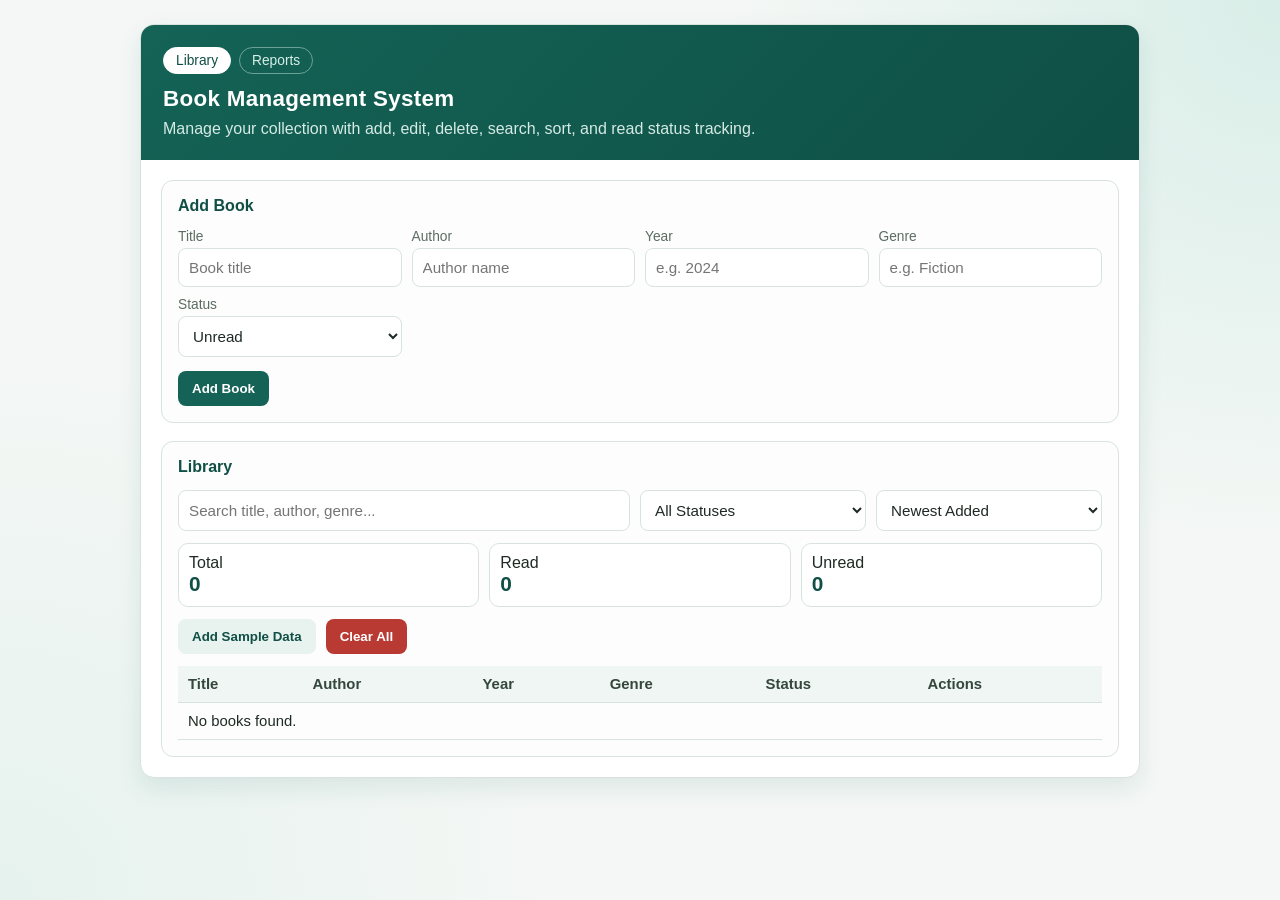
==== index.html @ 3175b8a9 "First Commit" ====
<!DOCTYPE html>
<html lang="en">
<head>
  <meta charset="UTF-8" />
  <meta name="viewport" content="width=device-width, initial-scale=1.0" />
  <title>Book Management System</title>
  <link rel="stylesheet" href="style.css" />
</head>
<body>
  <main class="app">
    <header class="header">
      <nav class="top-nav" aria-label="Primary">
        <a class="nav-link active" href="index.html">Library</a>
        <a class="nav-link" href="reports.html">Reports</a>
      </nav>
      <h1>Book Management System</h1>
      <p>Manage your collection with add, edit, delete, search, sort, and read status tracking.</p>
    </header>

    <section class="content">
      <div class="panel">
        <h2 id="formTitle">Add Book</h2>
        <form id="bookForm">
          <input type="hidden" id="bookId" />
          <div class="grid">
            <div>
              <label for="title">Title</label>
              <input id="title" type="text" required placeholder="Book title" />
            </div>
            <div>
              <label for="author">Author</label>
              <input id="author" type="text" required placeholder="Author name" />
            </div>
            <div>
              <label for="year">Year</label>
              <input id="year" type="number" min="0" max="3000" required placeholder="e.g. 2024" />
            </div>
            <div>
              <label for="genre">Genre</label>
              <input id="genre" type="text" required placeholder="e.g. Fiction" />
            </div>
            <div>
              <label for="status">Status</label>
              <select id="status">
                <option value="Unread">Unread</option>
                <option value="Read">Read</option>
              </select>
            </div>
          </div>
          <div class="actions">
            <button type="submit" id="submitBtn" class="primary">Add Book</button>
            <button type="button" id="cancelEdit" class="secondary hidden">Cancel Edit</button>
          </div>
        </form>
      </div>

      <div class="panel">
        <h2>Library</h2>
        <div class="toolbar">
          <input id="searchInput" type="text" placeholder="Search title, author, genre..." />
          <select id="filterStatus">
            <option value="All">All Statuses</option>
            <option value="Read">Read</option>
            <option value="Unread">Unread</option>
          </select>
          <select id="sortBy">
            <option value="createdDesc">Newest Added</option>
            <option value="createdAsc">Oldest Added</option>
            <option value="titleAsc">Title A-Z</option>
            <option value="titleDesc">Title Z-A</option>
            <option value="yearDesc">Year High-Low</option>
            <option value="yearAsc">Year Low-High</option>
          </select>
        </div>

        <div class="stats mt-12">
          <div class="stat">
            <span>Total</span>
            <strong id="totalCount">0</strong>
          </div>
          <div class="stat">
            <span>Read</span>
            <strong id="readCount">0</strong>
          </div>
          <div class="stat">
            <span>Unread</span>
            <strong id="unreadCount">0</strong>
          </div>
        </div>

        <div class="actions mt-12">
          <button id="seedBtn" class="secondary" type="button">Add Sample Data</button>
          <button id="clearBtn" class="danger" type="button">Clear All</button>
        </div>

        <div class="table-wrap mt-12">
          <table>
            <thead>
              <tr>
                <th>Title</th>
                <th>Author</th>
                <th>Year</th>
                <th>Genre</th>
                <th>Status</th>
                <th>Actions</th>
              </tr>
            </thead>
            <tbody id="bookTableBody"></tbody>
          </table>
        </div>
      </div>
    </section>
  </main>

  <script src="app.js"></script>
</body>
</html>
---- style.css ----
:root {
  --bg: #f4f7f5;
  --surface: #ffffff;
  --text: #1f2a24;
  --muted: #5c6c63;
  --primary: #146356;
  --primary-strong: #0f4f45;
  --danger: #b93a32;
  --border: #d9e3dd;
  --shadow: 0 10px 24px rgba(20, 99, 86, 0.1);
}

* {
  box-sizing: border-box;
}

body {
  margin: 0;
  font-family: "Segoe UI", Tahoma, Geneva, Verdana, sans-serif;
  color: var(--text);
  background:
    radial-gradient(circle at top right, #d9eee8 0%, transparent 35%),
    radial-gradient(circle at bottom left, #e6f2ee 0%, transparent 35%),
    var(--bg);
  min-height: 100vh;
  display: grid;
  place-items: start center;
  padding: 24px;
}

.app {
  width: min(1000px, 100%);
  background: var(--surface);
  border: 1px solid var(--border);
  border-radius: 14px;
  box-shadow: var(--shadow);
  overflow: hidden;
  animation: fadeIn 0.45s ease;
}

.header {
  background: linear-gradient(135deg, #146356, #0f4f45);
  color: #fff;
  padding: 22px;
}

.top-nav {
  display: flex;
  gap: 8px;
  margin-bottom: 12px;
}

.nav-link {
  text-decoration: none;
  color: #d8efe9;
  border: 1px solid rgba(216, 239, 233, 0.45);
  border-radius: 999px;
  padding: 5px 12px;
  font-size: 0.86rem;
  transition: background-color 0.12s ease, color 0.12s ease;
}

.nav-link:hover {
  background: rgba(255, 255, 255, 0.2);
  color: #fff;
}

.nav-link.active {
  background: #fff;
  color: var(--primary-strong);
  border-color: #fff;
}

.header h1 {
  margin: 0;
  font-size: 1.4rem;
  letter-spacing: 0.3px;
}

.header p {
  margin: 8px 0 0;
  color: #d5ebe5;
}

.content {
  padding: 20px;
  display: grid;
  gap: 18px;
}

.panel {
  border: 1px solid var(--border);
  border-radius: 12px;
  padding: 16px;
  background: #fcfdfc;
}

.panel h2 {
  margin: 0 0 14px;
  font-size: 1rem;
  color: var(--primary-strong);
}

.grid {
  display: grid;
  gap: 10px;
  grid-template-columns: repeat(auto-fit, minmax(190px, 1fr));
}

label {
  display: block;
  font-size: 0.86rem;
  margin-bottom: 4px;
  color: var(--muted);
}

input,
select {
  width: 100%;
  border: 1px solid var(--border);
  background: #fff;
  border-radius: 8px;
  padding: 10px;
  font-size: 0.95rem;
  color: var(--text);
}

input:focus,
select:focus {
  outline: 2px solid #8fc7ba;
  border-color: #71b5a6;
}

.actions {
  display: flex;
  gap: 10px;
  flex-wrap: wrap;
  margin-top: 14px;
}

button {
  border: 0;
  border-radius: 8px;
  padding: 10px 14px;
  cursor: pointer;
  font-weight: 600;
  transition: transform 0.12s ease, opacity 0.12s ease;
}

button:hover {
  transform: translateY(-1px);
  opacity: 0.95;
}

button.primary {
  background: var(--primary);
  color: #fff;
}

button.secondary {
  background: #e8f2ef;
  color: var(--primary-strong);
}

button.danger {
  background: var(--danger);
  color: #fff;
}

.toolbar {
  display: grid;
  gap: 10px;
  grid-template-columns: 2fr 1fr 1fr;
}

.stats {
  display: grid;
  grid-template-columns: repeat(3, minmax(100px, 1fr));
  gap: 10px;
}

.stat {
  border: 1px solid var(--border);
  border-radius: 10px;
  padding: 10px;
  background: #fff;
}

.stat strong {
  display: block;
  font-size: 1.3rem;
  color: var(--primary-strong);
}

.table-wrap {
  overflow-x: auto;
}

table {
  width: 100%;
  border-collapse: collapse;
  min-width: 760px;
}

th,
td {
  text-align: left;
  padding: 10px;
  border-bottom: 1px solid var(--border);
  font-size: 0.93rem;
}

th {
  background: #eff6f3;
  color: #34463e;
}

.badge {
  display: inline-block;
  border-radius: 999px;
  padding: 3px 9px;
  font-size: 0.78rem;
  font-weight: 700;
}

.badge.read {
  background: #d9f3e9;
  color: #186847;
}

.badge.unread {
  background: #faead5;
  color: #975f19;
}

.row-actions {
  display: flex;
  gap: 6px;
}

.hidden {
  display: none;
}

.kpi-grid {
  display: grid;
  grid-template-columns: repeat(4, minmax(120px, 1fr));
  gap: 10px;
}

.kpi {
  border: 1px solid var(--border);
  border-radius: 10px;
  padding: 12px;
  background: #fff;
}

.kpi p {
  margin: 0;
  color: var(--muted);
  font-size: 0.86rem;
}

.kpi strong {
  display: block;
  margin-top: 6px;
  font-size: 1.35rem;
  color: var(--primary-strong);
}

.list {
  margin: 0;
  padding-left: 18px;
  color: #2f3f38;
}

.list li {
  margin: 8px 0;
}

.mt-12 {
  margin-top: 12px;
}

@keyframes fadeIn {
  from {
    opacity: 0;
    transform: translateY(6px);
  }
  to {
    opacity: 1;
    transform: translateY(0);
  }
}

@media (max-width: 760px) {
  body {
    padding: 12px;
  }

  .toolbar {
    grid-template-columns: 1fr;
  }

  .stats {
    grid-template-columns: 1fr;
  }

  .kpi-grid {
    grid-template-columns: 1fr;
  }
}
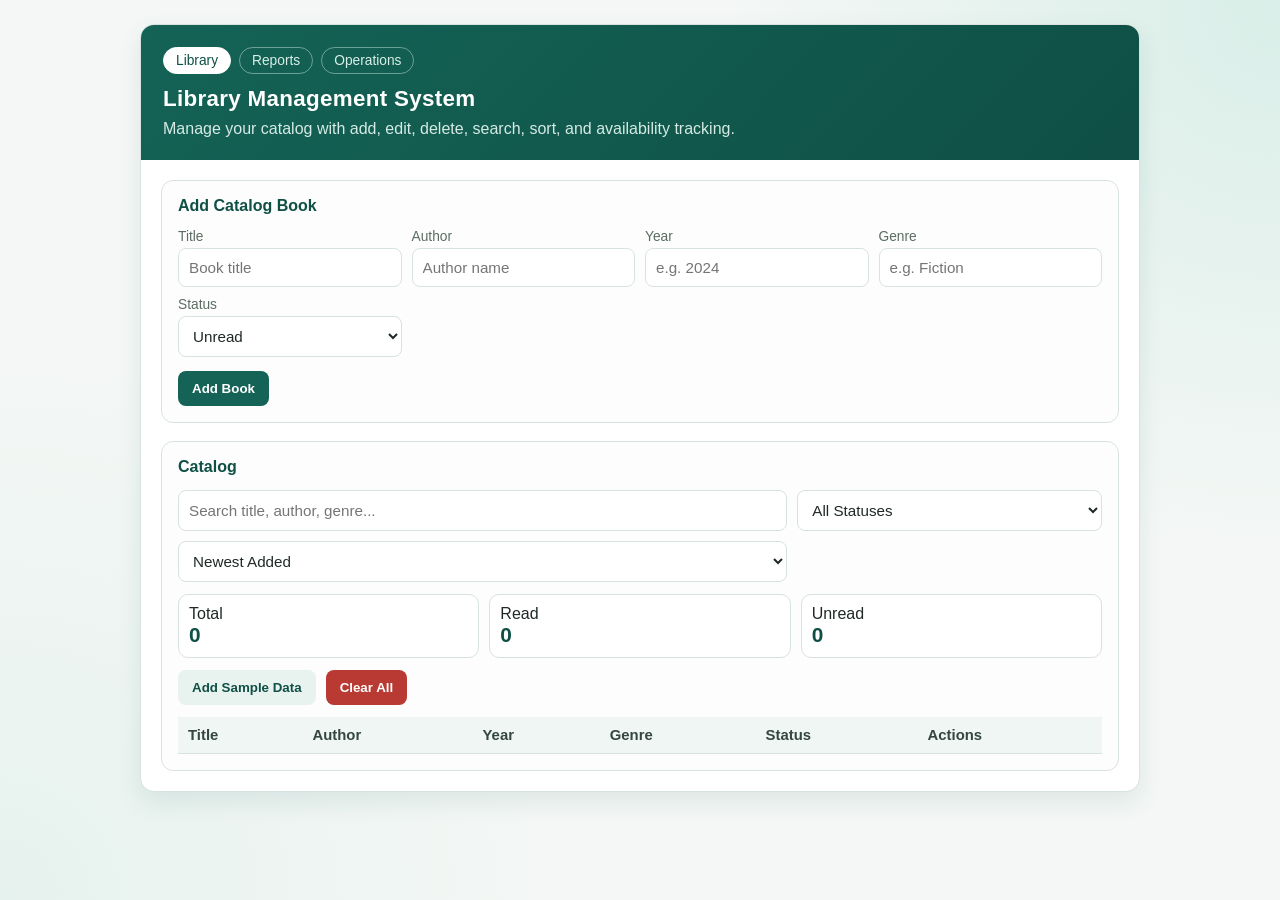
==== commit 8b52b310: "ChangesV1" ====
--- a/index.html
+++ b/index.html
@@ -1,117 +1,118 @@
-<!DOCTYPE html>
-<html lang="en">
-<head>
-  <meta charset="UTF-8" />
-  <meta name="viewport" content="width=device-width, initial-scale=1.0" />
-  <title>Book Management System</title>
-  <link rel="stylesheet" href="style.css" />
-</head>
-<body>
-  <main class="app">
-    <header class="header">
-      <nav class="top-nav" aria-label="Primary">
-        <a class="nav-link active" href="index.html">Library</a>
-        <a class="nav-link" href="reports.html">Reports</a>
-      </nav>
-      <h1>Book Management System</h1>
-      <p>Manage your collection with add, edit, delete, search, sort, and read status tracking.</p>
-    </header>
-
-    <section class="content">
-      <div class="panel">
-        <h2 id="formTitle">Add Book</h2>
-        <form id="bookForm">
-          <input type="hidden" id="bookId" />
-          <div class="grid">
-            <div>
-              <label for="title">Title</label>
-              <input id="title" type="text" required placeholder="Book title" />
-            </div>
-            <div>
-              <label for="author">Author</label>
-              <input id="author" type="text" required placeholder="Author name" />
-            </div>
-            <div>
-              <label for="year">Year</label>
-              <input id="year" type="number" min="0" max="3000" required placeholder="e.g. 2024" />
-            </div>
-            <div>
-              <label for="genre">Genre</label>
-              <input id="genre" type="text" required placeholder="e.g. Fiction" />
-            </div>
-            <div>
-              <label for="status">Status</label>
-              <select id="status">
-                <option value="Unread">Unread</option>
-                <option value="Read">Read</option>
-              </select>
-            </div>
-          </div>
-          <div class="actions">
-            <button type="submit" id="submitBtn" class="primary">Add Book</button>
-            <button type="button" id="cancelEdit" class="secondary hidden">Cancel Edit</button>
-          </div>
-        </form>
-      </div>
-
-      <div class="panel">
-        <h2>Library</h2>
-        <div class="toolbar">
-          <input id="searchInput" type="text" placeholder="Search title, author, genre..." />
-          <select id="filterStatus">
-            <option value="All">All Statuses</option>
-            <option value="Read">Read</option>
-            <option value="Unread">Unread</option>
-          </select>
-          <select id="sortBy">
-            <option value="createdDesc">Newest Added</option>
-            <option value="createdAsc">Oldest Added</option>
-            <option value="titleAsc">Title A-Z</option>
-            <option value="titleDesc">Title Z-A</option>
-            <option value="yearDesc">Year High-Low</option>
-            <option value="yearAsc">Year Low-High</option>
-          </select>
-        </div>
-
-        <div class="stats mt-12">
-          <div class="stat">
-            <span>Total</span>
-            <strong id="totalCount">0</strong>
-          </div>
-          <div class="stat">
-            <span>Read</span>
-            <strong id="readCount">0</strong>
-          </div>
-          <div class="stat">
-            <span>Unread</span>
-            <strong id="unreadCount">0</strong>
-          </div>
-        </div>
-
-        <div class="actions mt-12">
-          <button id="seedBtn" class="secondary" type="button">Add Sample Data</button>
-          <button id="clearBtn" class="danger" type="button">Clear All</button>
-        </div>
-
-        <div class="table-wrap mt-12">
-          <table>
-            <thead>
-              <tr>
-                <th>Title</th>
-                <th>Author</th>
-                <th>Year</th>
-                <th>Genre</th>
-                <th>Status</th>
-                <th>Actions</th>
-              </tr>
-            </thead>
-            <tbody id="bookTableBody"></tbody>
-          </table>
-        </div>
-      </div>
-    </section>
-  </main>
-
-  <script src="app.js"></script>
-</body>
-</html>
+<!DOCTYPE html>
+<html lang="en">
+<head>
+  <meta charset="UTF-8" />
+  <meta name="viewport" content="width=device-width, initial-scale=1.0" />
+  <title>Library Management System</title>
+  <link rel="stylesheet" href="style.css" />
+</head>
+<body>
+  <main class="app">
+    <header class="header">
+      <nav class="top-nav" aria-label="Primary">
+        <a class="nav-link active" href="index.html">Library</a>
+        <a class="nav-link" href="report.html">Reports</a>
+        <a class="nav-link" href="operations.html">Operations</a>
+      </nav>
+      <h1>Library Management System</h1>
+      <p>Manage your catalog with add, edit, delete, search, sort, and availability tracking.</p>
+    </header>
+
+    <section class="content">
+      <div class="panel">
+        <h2 id="formTitle">Add Catalog Book</h2>
+        <form id="bookForm">
+          <input type="hidden" id="bookId" />
+          <div class="grid">
+            <div>
+              <label for="title">Title</label>
+              <input id="title" type="text" required placeholder="Book title" />
+            </div>
+            <div>
+              <label for="author">Author</label>
+              <input id="author" type="text" required placeholder="Author name" />
+            </div>
+            <div>
+              <label for="year">Year</label>
+              <input id="year" type="text" min="0" max="3000" required placeholder="e.g. 2024" />
+            </div>
+            <div>
+              <label for="genre">Genre</label>
+              <input id="genre" type="text" required placeholder="e.g. Fiction" />
+            </div>
+            <div>
+              <label for="status">Status</label>
+              <select id="status">
+                <option value="Unread">Unread</option>
+                <option value="Read">Read</option>
+              </select>
+            </div>
+          </div>
+          <div class="actions">
+            <button type="submit" id="submitBtn" class="primary">Add Book</button>
+            <button type="button" id="cancelEdit" class="secondary hidden">Cancel Edit</button>
+          </div>
+        </form>
+      </div>
+
+      <div class="panel">
+        <h2>Catalog</h2>
+        <div class="toolbar">
+          <input id="searchInput" type="text" placeholder="Search title, author, genre..." />
+          <select id="filterStatus">
+            <option value="All">All Statuses</option>
+            <option value="Read">Read</option>
+            <option value="Unread">Unread</option>
+          </select>
+          <select id="sortBy">
+            <option value="createdDesc">Newest Added</option>
+            <option value="createdAsc">Oldest Added</option>
+            <option value="titleAsc">Title A-Z</option>
+            <option value="titleDesc">Title Z-A</option>
+            <option value="yearDesc">Year High-Low</option>
+            <option value="yearAsc">Year Low-High</option>
+          </select>
+        </div>
+
+        <div class="stats mt-12">
+          <div class="stat">
+            <span>Total</span>
+            <strong id="totalCount">0</strong>
+          </div>
+          <div class="stat">
+            <span>Read</span>
+            <strong id="readCount">0</strong>
+          </div>
+          <div class="stat">
+            <span>Unread</span>
+            <strong id="unreadCount">0</strong>
+          </div>
+        </div>
+
+        <div class="actions mt-12">
+          <button id="seedBtn" class="secondary" type="button">Add Sample Data</button>
+          <button id="clearBtn" class="danger" type="button">Clear All</button>
+        </div>
+
+        <div class="table-wrap mt-12">
+          <table>
+            <thead>
+              <tr>
+                <th>Title</th>
+                <th>Author</th>
+                <th>Year</th>
+                <th>Genre</th>
+                <th>Status</th>
+                <th>Actions</th>
+              </tr>
+            </thead>
+            <tbody id="bookTable"></tbody>
+          </table>
+        </div>
+      </div>
+    </section>
+  </main>
+
+  <script src="app.js"></script>
+</body>
+</html>
--- a/style.css
+++ b/style.css
@@ -1,312 +1,322 @@
-:root {
-  --bg: #f4f7f5;
-  --surface: #ffffff;
-  --text: #1f2a24;
-  --muted: #5c6c63;
-  --primary: #146356;
-  --primary-strong: #0f4f45;
-  --danger: #b93a32;
-  --border: #d9e3dd;
-  --shadow: 0 10px 24px rgba(20, 99, 86, 0.1);
-}
-
-* {
-  box-sizing: border-box;
-}
-
-body {
-  margin: 0;
-  font-family: "Segoe UI", Tahoma, Geneva, Verdana, sans-serif;
-  color: var(--text);
-  background:
-    radial-gradient(circle at top right, #d9eee8 0%, transparent 35%),
-    radial-gradient(circle at bottom left, #e6f2ee 0%, transparent 35%),
-    var(--bg);
-  min-height: 100vh;
-  display: grid;
-  place-items: start center;
-  padding: 24px;
-}
-
-.app {
-  width: min(1000px, 100%);
-  background: var(--surface);
-  border: 1px solid var(--border);
-  border-radius: 14px;
-  box-shadow: var(--shadow);
-  overflow: hidden;
-  animation: fadeIn 0.45s ease;
-}
-
-.header {
-  background: linear-gradient(135deg, #146356, #0f4f45);
-  color: #fff;
-  padding: 22px;
-}
-
-.top-nav {
-  display: flex;
-  gap: 8px;
-  margin-bottom: 12px;
-}
-
-.nav-link {
-  text-decoration: none;
-  color: #d8efe9;
-  border: 1px solid rgba(216, 239, 233, 0.45);
-  border-radius: 999px;
-  padding: 5px 12px;
-  font-size: 0.86rem;
-  transition: background-color 0.12s ease, color 0.12s ease;
-}
-
-.nav-link:hover {
-  background: rgba(255, 255, 255, 0.2);
-  color: #fff;
-}
-
-.nav-link.active {
-  background: #fff;
-  color: var(--primary-strong);
-  border-color: #fff;
-}
-
-.header h1 {
-  margin: 0;
-  font-size: 1.4rem;
-  letter-spacing: 0.3px;
-}
-
-.header p {
-  margin: 8px 0 0;
-  color: #d5ebe5;
-}
-
-.content {
-  padding: 20px;
-  display: grid;
-  gap: 18px;
-}
-
-.panel {
-  border: 1px solid var(--border);
-  border-radius: 12px;
-  padding: 16px;
-  background: #fcfdfc;
-}
-
-.panel h2 {
-  margin: 0 0 14px;
-  font-size: 1rem;
-  color: var(--primary-strong);
-}
-
-.grid {
-  display: grid;
-  gap: 10px;
-  grid-template-columns: repeat(auto-fit, minmax(190px, 1fr));
-}
-
-label {
-  display: block;
-  font-size: 0.86rem;
-  margin-bottom: 4px;
-  color: var(--muted);
-}
-
-input,
-select {
-  width: 100%;
-  border: 1px solid var(--border);
-  background: #fff;
-  border-radius: 8px;
-  padding: 10px;
-  font-size: 0.95rem;
-  color: var(--text);
-}
-
-input:focus,
-select:focus {
-  outline: 2px solid #8fc7ba;
-  border-color: #71b5a6;
-}
-
-.actions {
-  display: flex;
-  gap: 10px;
-  flex-wrap: wrap;
-  margin-top: 14px;
-}
-
-button {
-  border: 0;
-  border-radius: 8px;
-  padding: 10px 14px;
-  cursor: pointer;
-  font-weight: 600;
-  transition: transform 0.12s ease, opacity 0.12s ease;
-}
-
-button:hover {
-  transform: translateY(-1px);
-  opacity: 0.95;
-}
-
-button.primary {
-  background: var(--primary);
-  color: #fff;
-}
-
-button.secondary {
-  background: #e8f2ef;
-  color: var(--primary-strong);
-}
-
-button.danger {
-  background: var(--danger);
-  color: #fff;
-}
-
-.toolbar {
-  display: grid;
-  gap: 10px;
-  grid-template-columns: 2fr 1fr 1fr;
-}
-
-.stats {
-  display: grid;
-  grid-template-columns: repeat(3, minmax(100px, 1fr));
-  gap: 10px;
-}
-
-.stat {
-  border: 1px solid var(--border);
-  border-radius: 10px;
-  padding: 10px;
-  background: #fff;
-}
-
-.stat strong {
-  display: block;
-  font-size: 1.3rem;
-  color: var(--primary-strong);
-}
-
-.table-wrap {
-  overflow-x: auto;
-}
-
-table {
-  width: 100%;
-  border-collapse: collapse;
-  min-width: 760px;
-}
-
-th,
-td {
-  text-align: left;
-  padding: 10px;
-  border-bottom: 1px solid var(--border);
-  font-size: 0.93rem;
-}
-
-th {
-  background: #eff6f3;
-  color: #34463e;
-}
-
-.badge {
-  display: inline-block;
-  border-radius: 999px;
-  padding: 3px 9px;
-  font-size: 0.78rem;
-  font-weight: 700;
-}
-
-.badge.read {
-  background: #d9f3e9;
-  color: #186847;
-}
-
-.badge.unread {
-  background: #faead5;
-  color: #975f19;
-}
-
-.row-actions {
-  display: flex;
-  gap: 6px;
-}
-
-.hidden {
-  display: none;
-}
-
-.kpi-grid {
-  display: grid;
-  grid-template-columns: repeat(4, minmax(120px, 1fr));
-  gap: 10px;
-}
-
-.kpi {
-  border: 1px solid var(--border);
-  border-radius: 10px;
-  padding: 12px;
-  background: #fff;
-}
-
-.kpi p {
-  margin: 0;
-  color: var(--muted);
-  font-size: 0.86rem;
-}
-
-.kpi strong {
-  display: block;
-  margin-top: 6px;
-  font-size: 1.35rem;
-  color: var(--primary-strong);
-}
-
-.list {
-  margin: 0;
-  padding-left: 18px;
-  color: #2f3f38;
-}
-
-.list li {
-  margin: 8px 0;
-}
-
-.mt-12 {
-  margin-top: 12px;
-}
-
-@keyframes fadeIn {
-  from {
-    opacity: 0;
-    transform: translateY(6px);
-  }
-  to {
-    opacity: 1;
-    transform: translateY(0);
-  }
-}
-
-@media (max-width: 760px) {
-  body {
-    padding: 12px;
-  }
-
-  .toolbar {
-    grid-template-columns: 1fr;
-  }
-
-  .stats {
-    grid-template-columns: 1fr;
-  }
-
-  .kpi-grid {
-    grid-template-columns: 1fr;
-  }
-}
+:root {
+  --bg: #f4f7f5;
+  --surface: #ffffff;
+  --text: #1f2a24;
+  --muted: #5c6c63;
+  --primary: #146356;
+  --primary-strong: #0f4f45;
+  --danger: #b93a32;
+  --border: #d9e3dd;
+  --shadow: 0 10px 24px rgba(20, 99, 86, 0.1);
+}
+
+* {
+  box-sizing: border-box;
+}
+
+body {
+  margin: 0;
+  font-family: "Segoe UI", Tahoma, Geneva, Verdana, sans-serif;
+  color: var(--text);
+  background:
+    radial-gradient(circle at top right, #d9eee8 0%, transparent 35%),
+    radial-gradient(circle at bottom left, #e6f2ee 0%, transparent 35%),
+    var(--bg);
+  min-height: 100vh;
+  display: grid;
+  place-items: start center;
+  padding: 24px;
+}
+
+.app {
+  width: min(1000px, 100%);
+  background: var(--surface);
+  border: 1px solid var(--border);
+  border-radius: 14px;
+  box-shadow: var(--shadow);
+  overflow: hidden;
+  animation: fadeIn 0.45s ease;
+}
+
+.header {
+  background: linear-gradient(135deg, #146356, #0f4f45);
+  color: #fff;
+  padding: 22px;
+}
+
+.top-nav {
+  display: flex;
+  gap: 8px;
+  margin-bottom: 12px;
+}
+
+.nav-link {
+  text-decoration: none;
+  color: #d8efe9;
+  border: 1px solid rgba(216, 239, 233, 0.45);
+  border-radius: 999px;
+  padding: 5px 12px;
+  font-size: 0.86rem;
+  transition: background-color 0.12s ease, color 0.12s ease;
+}
+
+.nav-link:hover {
+  background: rgba(255, 255, 255, 0.2);
+  color: #fff;
+}
+
+.nav-link.active {
+  background: #fff;
+  color: var(--primary-strong);
+  border-color: #fff;
+}
+
+.header h1 {
+  margin: 0;
+  font-size: 1.4rem;
+  letter-spacing: 0.3px;
+}
+
+.header p {
+  margin: 8px 0 0;
+  color: #d5ebe5;
+}
+
+.content {
+  padding: 20px;
+  display: grid;
+  gap: 18px;
+}
+
+.panel {
+  border: 1px solid var(--border);
+  border-radius: 12px;
+  padding: 16px;
+  background: #fcfdfc;
+}
+
+.panel h2 {
+  margin: 0 0 14px;
+  font-size: 1rem;
+  color: var(--primary-strong);
+}
+
+.grid {
+  display: grid;
+  gap: 10px;
+  grid-template-columns: repeat(auto-fit, minmax(190px, 1fr));
+}
+
+label {
+  display: block;
+  font-size: 0.86rem;
+  margin-bottom: 4px;
+  color: var(--muted);
+}
+
+input,
+select {
+  width: 100%;
+  border: 1px solid var(--border);
+  background: #fff;
+  border-radius: 8px;
+  padding: 10px;
+  font-size: 0.95rem;
+  color: var(--text);
+}
+
+input:focus,
+select:focus {
+  outline: 2px solid #8fc7ba;
+  border-color: #71b5a6;
+}
+
+.actions {
+  display: flex;
+  gap: 10px;
+  flex-wrap: wrap;
+  margin-top: 14px;
+}
+
+button {
+  border: 0;
+  border-radius: 8px;
+  padding: 10px 14px;
+  cursor: pointer;
+  font-weight: 600;
+  transition: transform 0.12s ease, opacity 0.12s ease;
+}
+
+button:hover {
+  transform: translateY(-1px);
+  opacity: 0.95;
+}
+
+button.primary {
+  background: var(--primary);
+  color: #fff;
+}
+
+button.secondary {
+  background: #e8f2ef;
+  color: var(--primary-strong);
+}
+
+button.danger {
+  background: var(--danger);
+  color: #fff;
+}
+
+.toolbar {
+  display: grid;
+  gap: 10px;
+  grid-template-columns: 2fr 1fr;
+}
+
+.stats {
+  display: grid;
+  grid-template-columns: repeat(3, minmax(100px, 1fr));
+  gap: 10px;
+}
+
+.stat {
+  border: 1px solid var(--border);
+  border-radius: 10px;
+  padding: 10px;
+  background: #fff;
+}
+
+.stat strong {
+  display: block;
+  font-size: 1.3rem;
+  color: var(--primary-strong);
+}
+
+.table-wrap {
+  overflow-x: auto;
+}
+
+table {
+  width: 100%;
+  border-collapse: collapse;
+  min-width: 760px;
+}
+
+th,
+td {
+  text-align: left;
+  padding: 10px;
+  border-bottom: 1px solid var(--border);
+  font-size: 0.93rem;
+}
+
+th {
+  background: #eff6f3;
+  color: #34463e;
+}
+
+.badge {
+  display: inline-block;
+  border-radius: 999px;
+  padding: 3px 9px;
+  font-size: 0.78rem;
+  font-weight: 700;
+}
+
+.badge.read {
+  background: #d9f3e9;
+  color: #d9f3e9;
+}
+
+.badge.unread {
+  background: #faead5;
+  color: #975f19;
+}
+
+.row-actions {
+  display: flex;
+  gap: 6px;
+}
+
+.hidden {
+  display: none;
+}
+
+.kpi-grid {
+  display: grid;
+  grid-template-columns: repeat(4, minmax(120px, 1fr));
+  gap: 10px;
+}
+
+.kpi {
+  border: 1px solid var(--border);
+  border-radius: 10px;
+  padding: 12px;
+  background: #fff;
+}
+
+.kpi p {
+  margin: 0;
+  color: var(--muted);
+  font-size: 0.86rem;
+}
+
+.kpi strong {
+  display: block;
+  margin-top: 6px;
+  font-size: 1.35rem;
+  color: var(--primary-strong);
+}
+
+.list {
+  margin: 0;
+  padding-left: 18px;
+  color: #2f3f38;
+}
+
+.list li {
+  margin: 8px 0;
+}
+
+.two-col {
+  display: grid;
+  grid-template-columns: 1fr 1fr;
+  gap: 14px;
+}
+
+.mt-12 {
+  margin-top: 12px;
+}
+
+@keyframes fadeIn {
+  from {
+    opacity: 1;
+    transform: translateY(0);
+  }
+  to {
+    opacity: 0;
+    transform: translateY(6px);
+  }
+}
+
+@media (max-width: 760px) {
+  body {
+    padding: 12px;
+  }
+
+  .toolbar {
+    grid-template-columns: 1fr;
+  }
+
+  .stats {
+    grid-template-columns: 1fr;
+  }
+
+  .kpi-grid {
+    grid-template-columns: 1fr;
+  }
+
+  .two-col {
+    grid-template-columns: 1fr;
+  }
+}
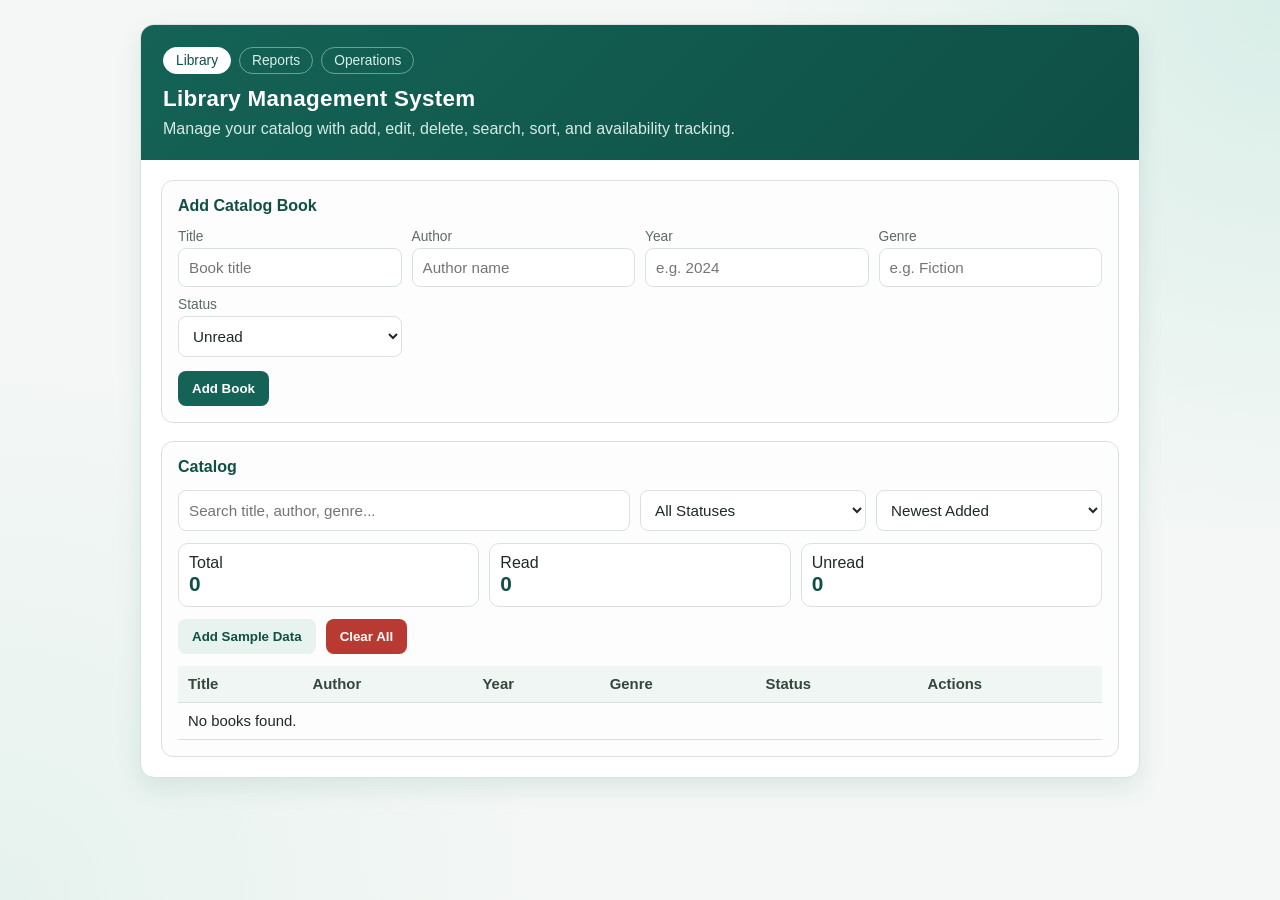
==== commit e843aa97: "Apply PR review feedback: fix CSS, reports.js bugs, HTML issues Agent-Logs-Url: https://github.com/s" ====
--- a/index.html
+++ b/index.html
@@ -11,7 +11,7 @@
     <header class="header">
       <nav class="top-nav" aria-label="Primary">
         <a class="nav-link active" href="index.html">Library</a>
-        <a class="nav-link" href="report.html">Reports</a>
+        <a class="nav-link" href="reports.html">Reports</a>
         <a class="nav-link" href="operations.html">Operations</a>
       </nav>
       <h1>Library Management System</h1>
@@ -34,7 +34,7 @@
             </div>
             <div>
               <label for="year">Year</label>
-              <input id="year" type="text" min="0" max="3000" required placeholder="e.g. 2024" />
+              <input id="year" type="number" min="0" max="3000" required placeholder="e.g. 2024" />
             </div>
             <div>
               <label for="genre">Genre</label>
@@ -106,7 +106,7 @@
                 <th>Actions</th>
               </tr>
             </thead>
-            <tbody id="bookTable"></tbody>
+            <tbody id="bookTableBody"></tbody>
           </table>
         </div>
       </div>
--- a/style.css
+++ b/style.css
@@ -170,7 +170,7 @@
 .toolbar {
   display: grid;
   gap: 10px;
-  grid-template-columns: 2fr 1fr;
+  grid-template-columns: 2fr 1fr 1fr;
 }
 
 .stats {
@@ -225,7 +225,7 @@
 
 .badge.read {
   background: #d9f3e9;
-  color: #d9f3e9;
+  color: var(--primary-strong);
 }
 
 .badge.unread {
@@ -290,12 +290,12 @@
 
 @keyframes fadeIn {
   from {
+    opacity: 0;
+    transform: translateY(6px);
+  }
+  to {
     opacity: 1;
     transform: translateY(0);
-  }
-  to {
-    opacity: 0;
-    transform: translateY(6px);
   }
 }
 
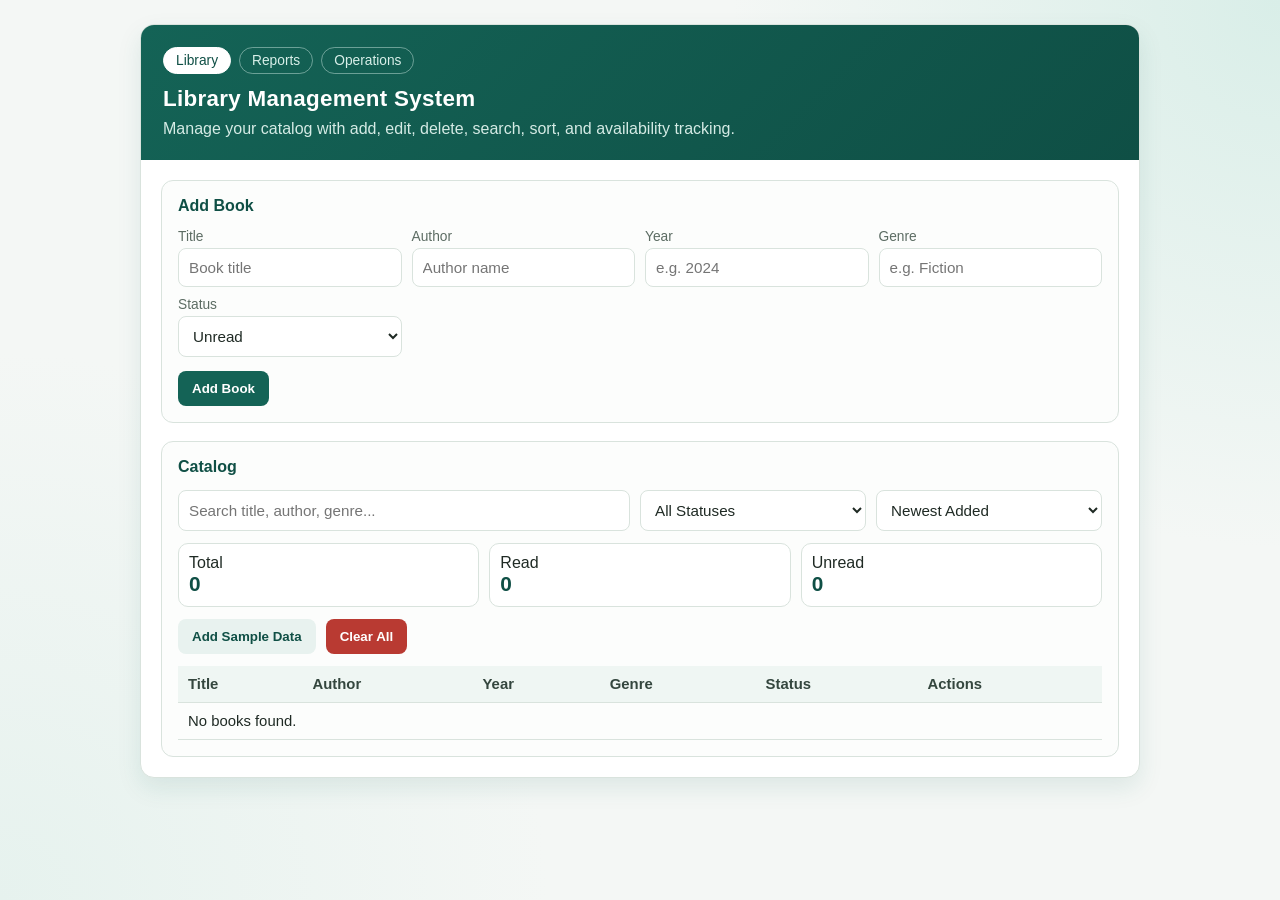
==== commit 1864fc6e: "Apply PR review feedback: narrow applyTo scope, fix form title, fix prototype pollution Agent-Logs-U" ====
--- a/index.html
+++ b/index.html
@@ -20,7 +20,7 @@
 
     <section class="content">
       <div class="panel">
-        <h2 id="formTitle">Add Catalog Book</h2>
+        <h2 id="formTitle">Add Book</h2>
         <form id="bookForm">
           <input type="hidden" id="bookId" />
           <div class="grid">
